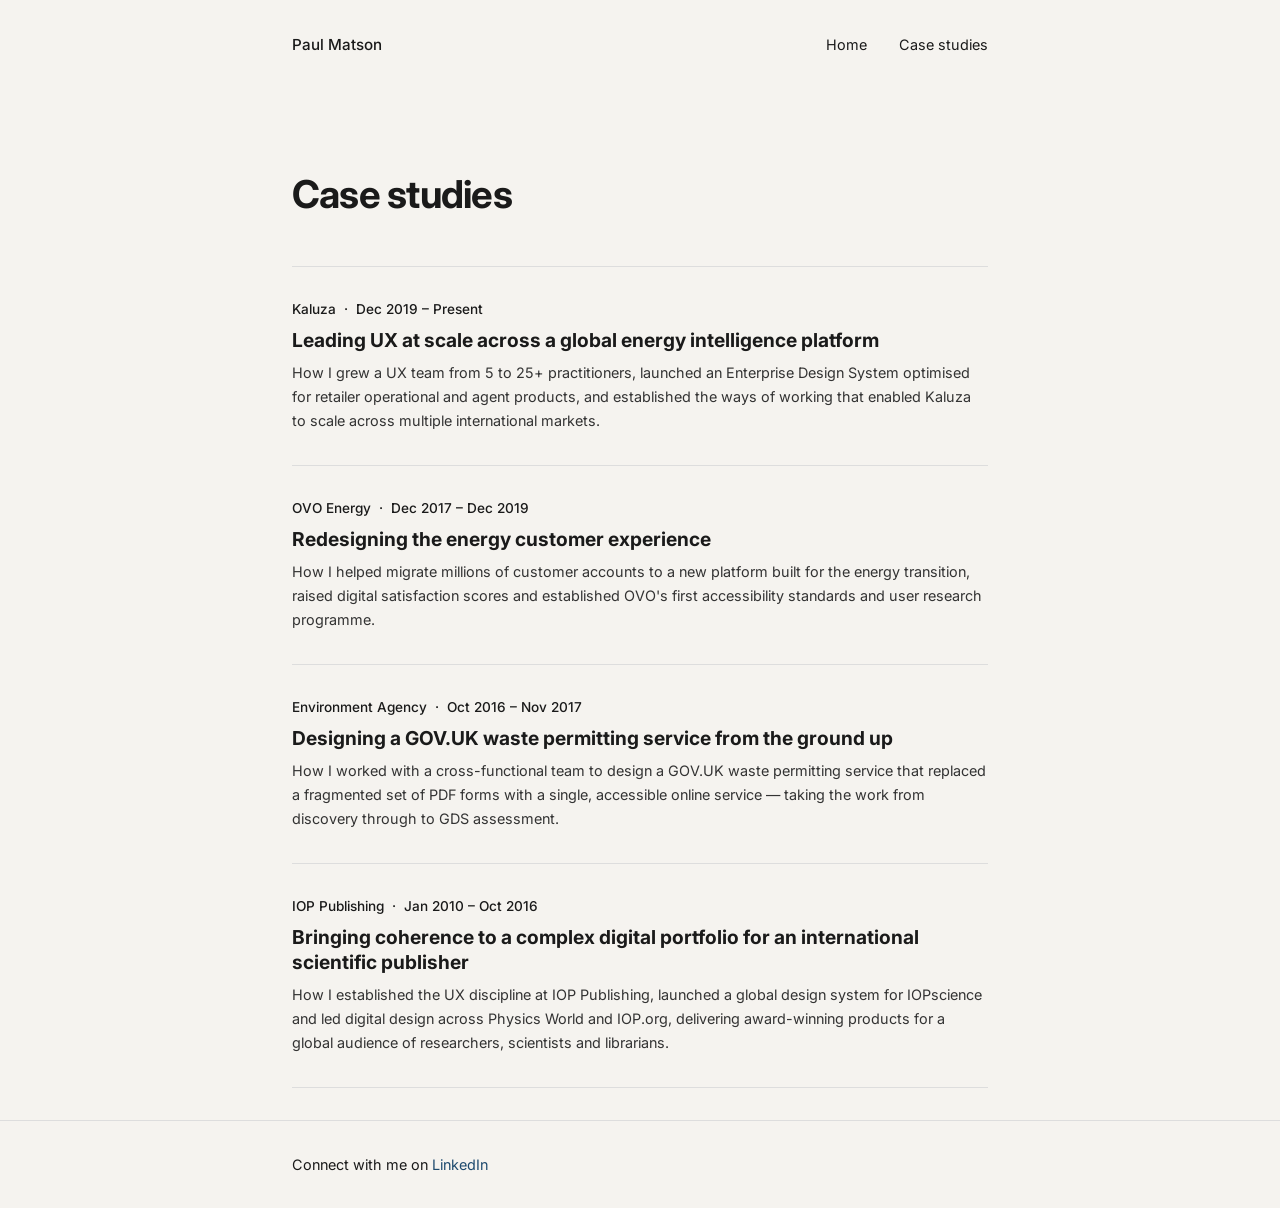
==== case-studies.html @ 87f89150 "Add files via upload" ====
<!DOCTYPE html>
<html lang="en">
<head>
  <meta charset="UTF-8">
  <meta name="viewport" content="width=device-width, initial-scale=1.0">
  <title>Case Studies — Paul Matson</title>
  <meta name="description" content="Selected case studies from Paul Matson, spanning UX leadership, design systems and government digital services.">
  <link rel="preconnect" href="https://fonts.googleapis.com">
  <link href="https://fonts.googleapis.com/css2?family=Inter:wght@400;500;700;900&display=swap" rel="stylesheet">
  <link rel="stylesheet" href="style.css">
</head>
<body>

  <a href="#main-content" class="skip-link">Skip to main content</a>

  <header role="banner">
    <div class="container">
      <nav aria-label="Main navigation">
        <a href="index.html" class="nav-name" aria-label="Paul Matson – home">Paul Matson</a>
        <ul class="nav-links" role="list">
          <li><a href="index.html">Home</a></li>
          <li><a href="case-studies.html" aria-current="page">Case studies</a></li>
        </ul>
      </nav>
    </div>
  </header>

  <main id="main-content" tabindex="-1">
    <div class="container">

      <section aria-labelledby="cs-page-heading">
        <div class="page-intro">
          <h1 id="cs-page-heading">Case studies</h1>
        </div>

        <ul class="case-study-list" role="list" aria-label="Case studies">

          <li class="case-study-item">
            <article aria-labelledby="cs1-title">
              <a href="kaluza.html">
                <p class="cs-meta"><span class="sr-only">Company and dates: </span>Kaluza &nbsp;·&nbsp; Dec 2019 – Present</p>
                <h2 id="cs1-title" class="cs-title">Leading UX at scale across a global energy intelligence platform</h2>
                <p class="cs-summary">How I grew a UX team from 5 to 25+ practitioners, launched an Enterprise Design System optimised for retailer operational and agent products, and established the ways of working that enabled Kaluza to scale across multiple international markets.</p>
              </a>
            </article>
          </li>

          <li class="case-study-item">
            <article aria-labelledby="cs2-title">
              <a href="ovo.html">
                <p class="cs-meta"><span class="sr-only">Company and dates: </span>OVO Energy &nbsp;·&nbsp; Dec 2017 – Dec 2019</p>
                <h2 id="cs2-title" class="cs-title">Redesigning the energy customer experience</h2>
                <p class="cs-summary">How I helped migrate millions of customer accounts to a new platform built for the energy transition, raised digital satisfaction scores and established OVO's first accessibility standards and user research programme.</p>
              </a>
            </article>
          </li>

          <li class="case-study-item">
            <article aria-labelledby="cs3-title">
              <a href="environment-agency.html">
                <p class="cs-meta"><span class="sr-only">Company and dates: </span>Environment Agency &nbsp;·&nbsp; Oct 2016 – Nov 2017</p>
                <h2 id="cs3-title" class="cs-title">Designing a GOV.UK waste permitting service from the ground up</h2>
                <p class="cs-summary">How I worked with a cross-functional team to design a GOV.UK waste permitting service that replaced a fragmented set of PDF forms with a single, accessible online service — taking the work from discovery through to GDS assessment.</p>
              </a>
            </article>
          </li>

          <li class="case-study-item">
            <article aria-labelledby="cs4-title">
              <a href="iop.html">
                <p class="cs-meta"><span class="sr-only">Company and dates: </span>IOP Publishing &nbsp;·&nbsp; Jan 2010 – Oct 2016</p>
                <h2 id="cs4-title" class="cs-title">Bringing coherence to a complex digital portfolio for an international scientific publisher</h2>
                <p class="cs-summary">How I established the UX discipline at IOP Publishing, launched a global design system for IOPscience and led digital design across Physics World and IOP.org, delivering award-winning products for a global audience of researchers, scientists and librarians.</p>
              </a>
            </article>
          </li>

        </ul>
      </section>

    </div>
  </main>

  <footer role="contentinfo">
    <div class="container">
      <p>Connect with me on <a href="https://www.linkedin.com/in/pmmatson/" target="_blank" rel="noopener noreferrer">LinkedIn<span class="sr-only"> (opens in a new tab)</span></a></p>
    </div>
  </footer>

</body>
</html>
---- style.css ----
/* ============================================
   style.css — Paul Matson personal site
   All text colours pass WCAG AA (4.5:1 minimum)
   ============================================ */

/* Reset & base */
*, *::before, *::after { box-sizing: border-box; margin: 0; padding: 0; }

html { font-size: 16px; scroll-behavior: smooth; }

body {
  font-family: 'Inter', -apple-system, BlinkMacSystemFont, 'Segoe UI', Helvetica, Arial, sans-serif;
  font-size: 1rem;
  line-height: 1.6;
  color: #1a1a1a;
  background: #f5f3ef;
  -webkit-font-smoothing: antialiased;
}

/* ============================================
   Typography
   ============================================ */

h1, h2, h3, h4 {
  font-weight: 700;
  line-height: 1.25;
  color: #1a1a1a;
}

p { margin-bottom: 1rem; }
p:last-child { margin-bottom: 0; }

a { color: #1E4A6E; text-decoration: none; }
a:hover { text-decoration: underline; }

/* ============================================
   Layout
   ============================================ */

.container {
  max-width: 760px;
  margin: 0 auto;
  padding: 0 2rem;
}

/* ============================================
   Skip link & screen reader utilities
   ============================================ */

.sr-only {
  position: absolute;
  width: 1px;
  height: 1px;
  padding: 0;
  margin: -1px;
  overflow: hidden;
  clip: rect(0, 0, 0, 0);
  white-space: nowrap;
  border: 0;
}

.skip-link {
  position: absolute;
  top: -100%;
  left: 1rem;
  background: #1E4A6E;
  color: #fff;
  padding: 0.5rem 1rem;
  text-decoration: none;
  font-size: 0.9rem;
  z-index: 100;
}

.skip-link:focus { top: 1rem; }

/* ============================================
   Focus states — keyboard operability
   ============================================ */

a:focus-visible,
button:focus-visible {
  outline: 3px solid #1E4A6E;
  outline-offset: 3px;
  border-radius: 2px;
}

a:focus:not(:focus-visible) { outline: none; }

/* ============================================
   Header / Nav
   ============================================ */

header { padding: 2rem 0; }

nav {
  display: flex;
  justify-content: space-between;
  align-items: center;
}

.nav-name {
  font-weight: 500;
  font-size: 0.95rem;
  color: #1a1a1a;
  text-decoration: none;
}

.nav-name:hover { color: #1E4A6E; }

.nav-links {
  display: flex;
  gap: 2rem;
  list-style: none;
}

.nav-links a {
  font-size: 0.9rem;
  color: #1a1a1a;
  text-decoration: none;
}

.nav-links a:hover { color: #1E4A6E; }
.nav-links a.active { color: #1E4A6E; }

/* ============================================
   Footer
   ============================================ */

footer {
  border-top: 1px solid #ddd;
  padding: 2rem 0;
  margin-top: 2rem;
}

footer p {
  font-size: 0.9rem;
  color: #1a1a1a;
  margin: 0;
}

footer a { color: #1E4A6E; }
footer a:hover { text-decoration: underline; }

/* ============================================
   Home page — Hero
   ============================================ */

.hero {
  padding: 5rem 0 4rem;
  border-bottom: 1px solid #ddd;
}

.hero-inner {
  display: flex;
  align-items: flex-start;
  gap: 4rem;
}

.hero-text { flex: 1; }

.hero-heading {
  font-size: 2.4rem;
  font-weight: 700;
  line-height: 1.2;
  color: #1a1a1a;
  margin-bottom: 1.5rem;
  letter-spacing: -0.02em;
}

.hero-intro {
  font-size: 1.05rem;
  color: #1a1a1a;
  line-height: 1.7;
  margin-bottom: 2rem;
  max-width: 480px;
}

.hero-cta {
  display: inline-block;
  font-size: 0.9rem;
  font-weight: 500;
  color: #1a1a1a;
  text-decoration: none;
  border-bottom: 2px solid #1a1a1a;
  padding-bottom: 2px;
}

.hero-cta:hover { color: #1E4A6E; border-color: #1E4A6E; text-decoration: none; }

.hero-photo { flex: 0 0 200px; }

.hero-photo img {
  width: 200px;
  height: 200px;
  border-radius: 50%;
  object-fit: cover;
  display: block;
}

/* ============================================
   Career history
   ============================================ */

.career { padding: 4rem 0; }

.career-heading {
  font-size: 1.2rem;
  font-weight: 700;
  color: #1a1a1a;
  margin-bottom: 2.5rem;
}

.career-list {
  list-style: none;
  padding: 0;
  margin: 0;
}

.career-item {
  display: flex;
  gap: 2rem;
  padding: 1.75rem 0;
  border-top: 1px solid #ddd;
}

.career-item--last {
  border-bottom: 1px solid #ddd;
}

.career-org-col {
  flex: 0 0 140px;
  min-width: 0;
}

.career-roles-col {
  flex: 1;
  min-width: 0;
}

.career-favicon { display: block; width: 20px; height: 20px; margin-bottom: 0.5rem; }

.career-org {
  font-size: 0.85rem;
  font-weight: 500;
  color: #1a1a1a;
  margin-bottom: 0;
}

.career-role {
  font-size: 1.05rem;
  font-weight: 700;
  color: #1a1a1a;
  margin-bottom: 0.2rem;
}

.career-role-dates {
  font-size: 0.82rem;
  color: #1a1a1a;
  margin-bottom: 0.6rem;
}

.career-desc {
  font-size: 0.88rem;
  color: #333333;
  line-height: 1.65;
  margin: 0;
}

.career-role-entry + .career-role-entry {
  margin-top: 1.5rem;
  padding-top: 1.5rem;
  border-top: 1px solid #ddd;
}

article + article.career-role-entry {
  margin-top: 1.5rem;
  padding-top: 1.5rem;
  border-top: 1px solid #ddd;
}

/* ============================================
   Profile photo
   ============================================ */

.profile-photo {
  margin: 3rem 0;
  display: flex;
  justify-content: center;
}

.profile-photo img {
  width: 200px;
  height: 200px;
  border-radius: 50%;
  object-fit: cover;
  display: block;
}

/* ============================================
   Case studies index
   ============================================ */

.page-intro {
  padding: 5rem 0 3rem;
  border-bottom: 1px solid #ddd;
}

.page-intro h1 {
  font-size: 2.4rem;
  font-weight: 700;
  letter-spacing: -0.02em;
}

.case-study-list { list-style: none; padding: 0; margin: 0; }

.case-study-item {
  border-bottom: 1px solid #ddd;
  padding: 2rem 0;
}

.case-study-item a {
  display: block;
  text-decoration: none;
  color: inherit;
}

.case-study-item a:hover .cs-title { color: #1E4A6E; }

.cs-meta {
  font-size: 0.85rem;
  font-weight: 500;
  color: #1a1a1a;
  margin-bottom: 0.5rem;
}

.cs-title {
  font-size: 1.2rem;
  font-weight: 700;
  color: #1a1a1a;
  margin-bottom: 0.5rem;
  line-height: 1.3;
  transition: color 0.15s;
}

.cs-summary {
  font-size: 0.9rem;
  color: #333333;
  line-height: 1.65;
  margin: 0;
}

/* ============================================
   Case study pages
   ============================================ */

.cs-back {
  display: inline-flex;
  align-items: center;
  gap: 0.35rem;
  font-size: 0.85rem;
  font-weight: 500;
  color: #1a1a1a;
  text-decoration: none;
  border-bottom: 1px solid #1a1a1a;
  padding-bottom: 1px;
  margin-bottom: 3rem;
}

.cs-back:hover { color: #1E4A6E; border-color: #1E4A6E; text-decoration: none; }

.cs-header {
  padding: 3rem 0 2.5rem;
  border-bottom: 1px solid #ddd;
  margin-bottom: 2.5rem;
}

/* Company and date label — sentence case, no uppercase */
.cs-label {
  font-size: 0.85rem;
  font-weight: 500;
  color: #1a1a1a;
  margin-bottom: 0.75rem;
}

.cs-header h1 {
  font-size: 2rem;
  font-weight: 700;
  line-height: 1.25;
  letter-spacing: -0.02em;
  margin-bottom: 1.25rem;
}

/* Opening paragraph — larger to stand out as a lead-in */
.cs-intro {
  font-size: 1.2rem;
  color: #1a1a1a;
  line-height: 1.7;
}

.cs-divider {
  border: none;
  border-top: 1px solid #ddd;
  margin: 2.5rem 0;
}

/* Section headings — sentence case, bold, larger than body */
.cs-section-label {
  font-size: 1.2rem;
  font-weight: 700;
  color: #1a1a1a;
  margin-bottom: 1rem;
}

.cs-body { font-size: 0.975rem; color: #1a1a1a; line-height: 1.75; }
.cs-body p { margin-bottom: 1.1rem; }
.cs-body p:last-child { margin-bottom: 0; }

.cs-body-list {
  margin: 0 0 1.1rem 1.25rem;
  padding: 0;
  font-size: 0.975rem;
  line-height: 1.75;
}

.cs-body-list li {
  margin-bottom: 0.4rem;
}

.cs-body-list li:last-child {
  margin-bottom: 0;
}

.cs-theme { margin-bottom: 1.75rem; }

.cs-theme-highlight {
  margin-bottom: 1.75rem;
  background: #ece9e3;
  border-radius: 6px;
  padding: 1.25rem 1.5rem;
}

.cs-theme-highlight--blue {
  background: #e6eef5;
}

.cs-theme-title {
  font-size: 1rem;
  font-weight: 700;
  color: #1a1a1a;
  margin-bottom: 0.4rem;
}

.cs-theme p {
  font-size: 0.975rem;
  color: #333333;
  line-height: 1.75;
  margin: 0;
}

.cs-theme p + p {
  margin-top: 1rem;
}

/* Image placeholders */
.cs-img {
  background: #ece9e3;
  border: 1px solid #ddd;
  border-radius: 4px;
  width: 100%;
  display: flex;
  align-items: center;
  justify-content: center;
  color: #333333;
  font-size: 0.8rem;
  margin: 1.75rem 0;
}

.cs-img-hero { height: 320px; }
.cs-img-half { height: 200px; }

.cs-img-grid {
  display: grid;
  grid-template-columns: 1fr 1fr;
  column-gap: 1rem;
  row-gap: 0.1rem;
  margin: 1.75rem 0;
}

/* Metrics */
.cs-metrics {
  display: grid;
  grid-template-columns: repeat(3, minmax(0, 1fr));
  gap: 1rem;
  margin: 1.75rem 0;
  list-style: none;
  padding: 0;
}

.cs-metric {
  background: #ece9e3;
  border-radius: 4px;
  padding: 1rem;
}

.cs-metric-num {
  font-size: 1.4rem;
  font-weight: 700;
  color: #1E4A6E;
  margin-bottom: 0.25rem;
}

.cs-metric-label {
  font-size: 0.85rem;
  color: #1a1a1a;
  line-height: 1.45;
}

/* Quote */
.cs-quote {
  border-left: 3px solid #1a1a1a;
  padding-left: 1.25rem;
  margin: 2.5rem 0;
}

.cs-quote p {
  font-size: 1.05rem;
  color: #1a1a1a;
  font-style: italic;
  line-height: 1.7;
  margin-bottom: 0.5rem;
}

.cs-quote cite {
  font-size: 0.875rem;
  color: #1a1a1a;
  font-style: normal;
  font-weight: 500;
}

/* ============================================
   Responsive
   ============================================ */

@media (max-width: 600px) {
  .hero-inner { flex-direction: column-reverse; gap: 2rem; }
  .hero-photo { flex: 0 0 auto; }
  .hero-photo img { width: 120px; height: 120px; }
  .hero-heading { font-size: 1.75rem; }
  .page-intro h1 { font-size: 1.75rem; }
  .cs-header h1 { font-size: 1.5rem; }
  .cs-metrics { grid-template-columns: repeat(2, minmax(0, 1fr)); }
  .cs-img-grid { grid-template-columns: 1fr !important; gap: 0.5rem !important; }
  .nav-links { gap: 1.25rem; }
}
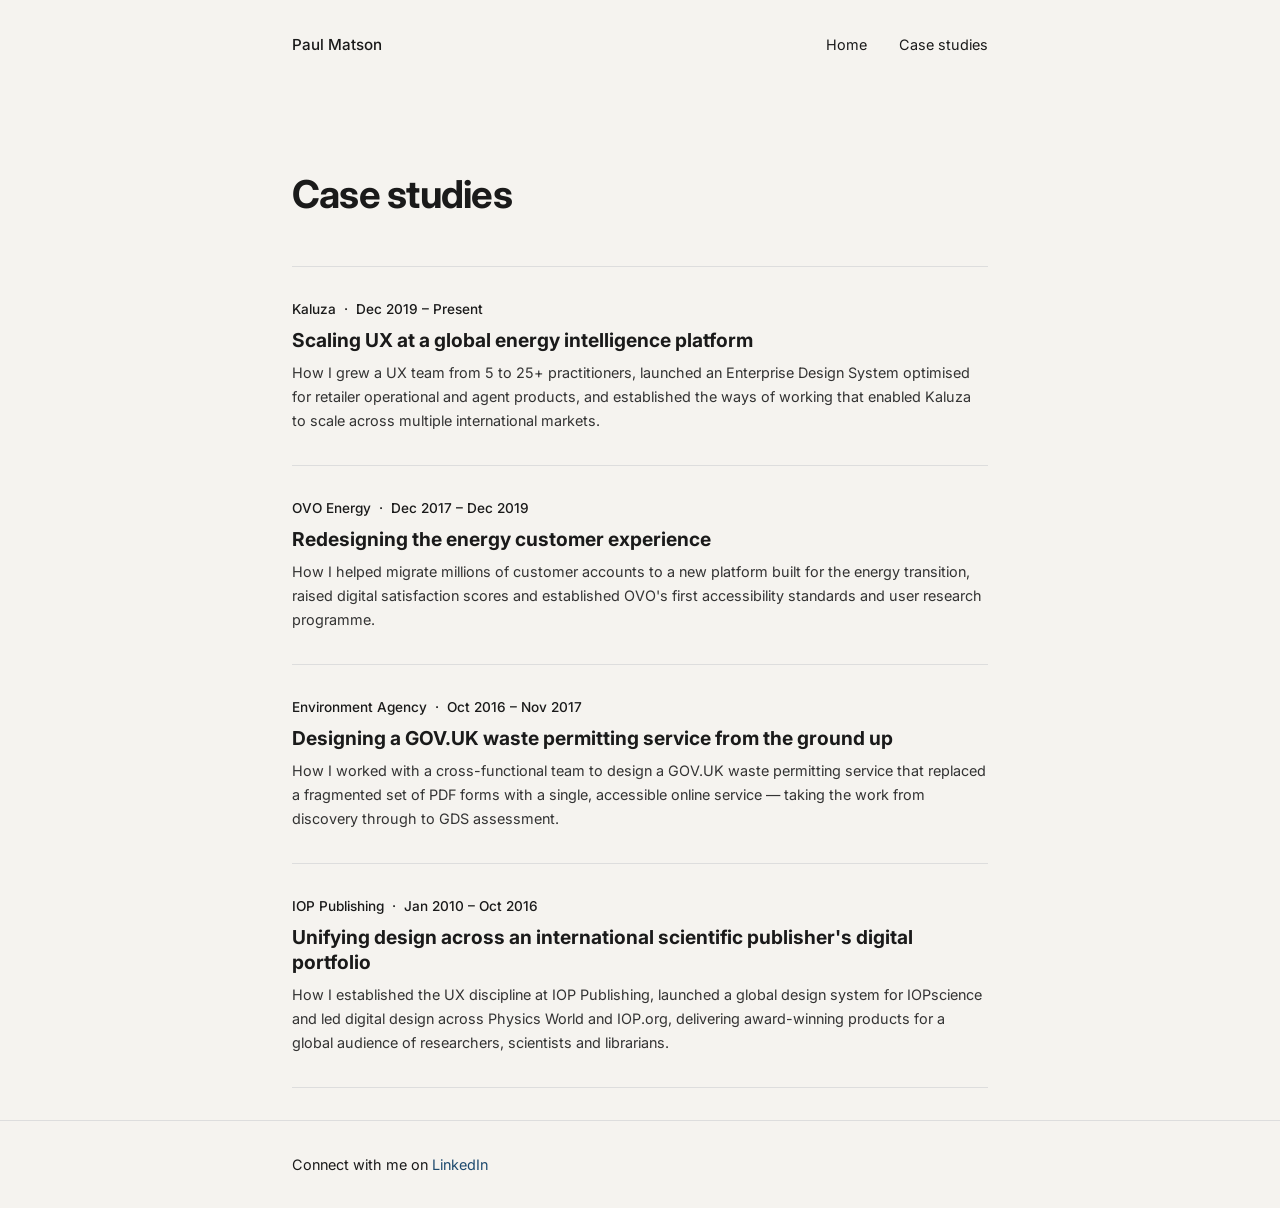
==== commit a48d53c5: "Add files via upload" ====
--- a/case-studies.html
+++ b/case-studies.html
@@ -39,7 +39,7 @@
             <article aria-labelledby="cs1-title">
               <a href="kaluza.html">
                 <p class="cs-meta"><span class="sr-only">Company and dates: </span>Kaluza &nbsp;·&nbsp; Dec 2019 – Present</p>
-                <h2 id="cs1-title" class="cs-title">Leading UX at scale across a global energy intelligence platform</h2>
+                <h2 id="cs1-title" class="cs-title">Scaling UX at a global energy intelligence platform</h2>
                 <p class="cs-summary">How I grew a UX team from 5 to 25+ practitioners, launched an Enterprise Design System optimised for retailer operational and agent products, and established the ways of working that enabled Kaluza to scale across multiple international markets.</p>
               </a>
             </article>
@@ -69,7 +69,7 @@
             <article aria-labelledby="cs4-title">
               <a href="iop.html">
                 <p class="cs-meta"><span class="sr-only">Company and dates: </span>IOP Publishing &nbsp;·&nbsp; Jan 2010 – Oct 2016</p>
-                <h2 id="cs4-title" class="cs-title">Bringing coherence to a complex digital portfolio for an international scientific publisher</h2>
+                <h2 id="cs4-title" class="cs-title">Unifying design across an international scientific publisher's digital portfolio</h2>
                 <p class="cs-summary">How I established the UX discipline at IOP Publishing, launched a global design system for IOPscience and led digital design across Physics World and IOP.org, delivering award-winning products for a global audience of researchers, scientists and librarians.</p>
               </a>
             </article>
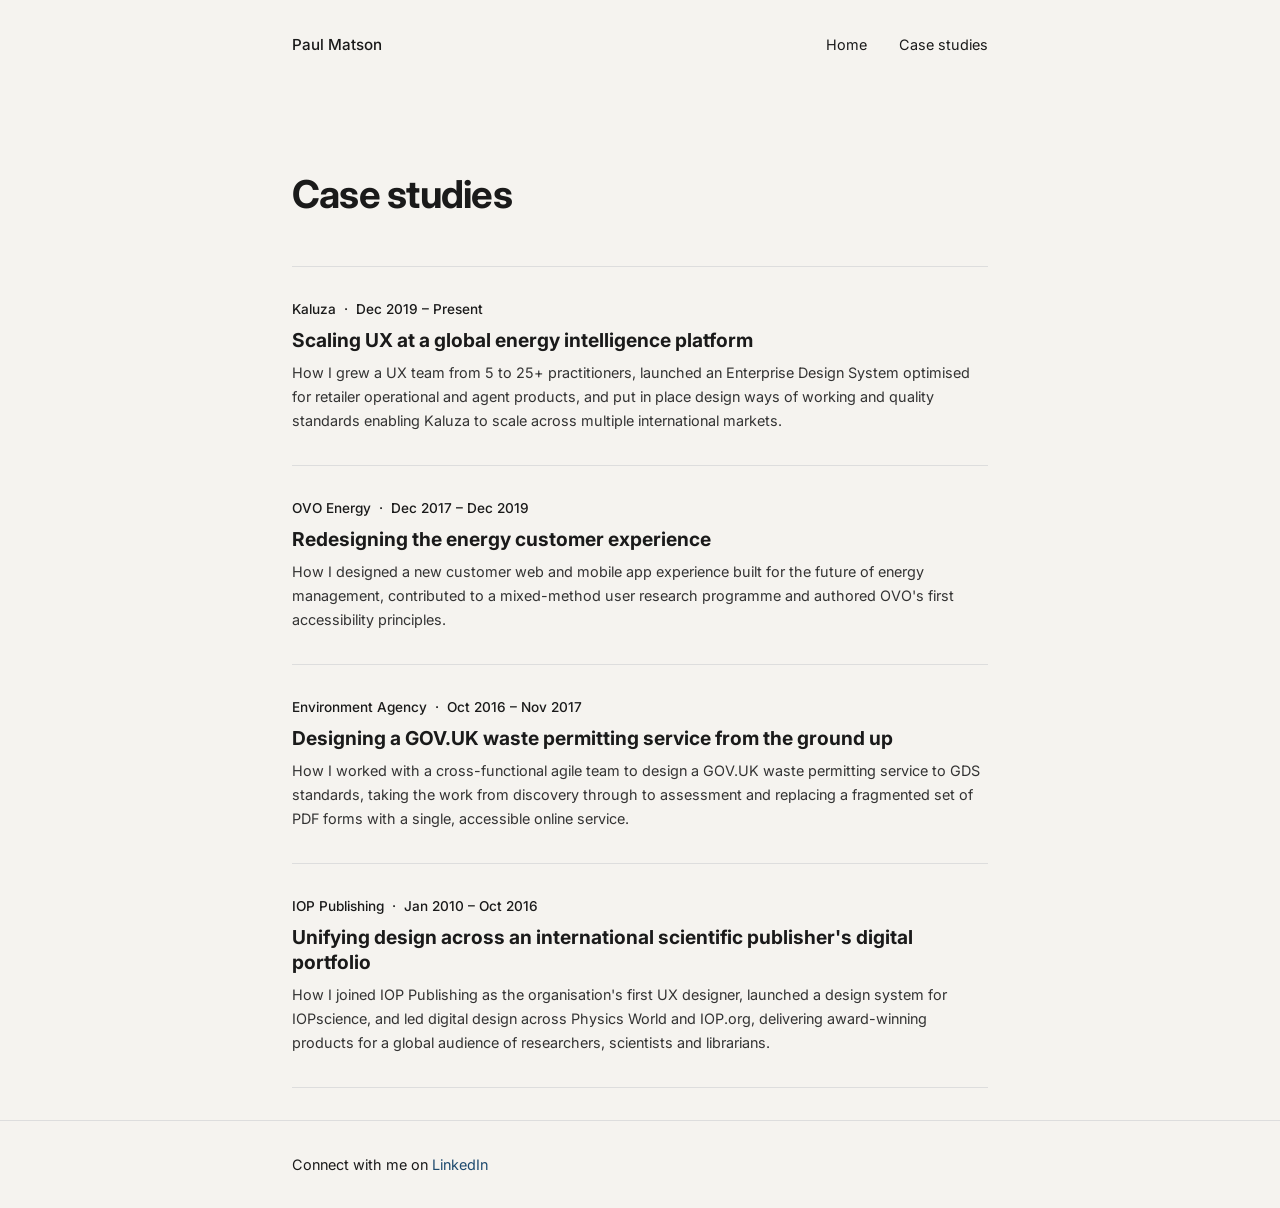
==== commit 5359b4d0: "changes" ====
--- a/case-studies.html
+++ b/case-studies.html
@@ -40,7 +40,7 @@
               <a href="kaluza.html">
                 <p class="cs-meta"><span class="sr-only">Company and dates: </span>Kaluza &nbsp;·&nbsp; Dec 2019 – Present</p>
                 <h2 id="cs1-title" class="cs-title">Scaling UX at a global energy intelligence platform</h2>
-                <p class="cs-summary">How I grew a UX team from 5 to 25+ practitioners, launched an Enterprise Design System optimised for retailer operational and agent products, and established the ways of working that enabled Kaluza to scale across multiple international markets.</p>
+                <p class="cs-summary">How I grew a UX team from 5 to 25+ practitioners, launched an Enterprise Design System optimised for retailer operational and agent products, and put in place design ways of working and quality standards enabling Kaluza to scale across multiple international markets.</p>
               </a>
             </article>
           </li>
@@ -50,7 +50,7 @@
               <a href="ovo.html">
                 <p class="cs-meta"><span class="sr-only">Company and dates: </span>OVO Energy &nbsp;·&nbsp; Dec 2017 – Dec 2019</p>
                 <h2 id="cs2-title" class="cs-title">Redesigning the energy customer experience</h2>
-                <p class="cs-summary">How I helped migrate millions of customer accounts to a new platform built for the energy transition, raised digital satisfaction scores and established OVO's first accessibility standards and user research programme.</p>
+                <p class="cs-summary">How I designed a new customer web and mobile app experience built for the future of energy management, contributed to a mixed-method user research programme and authored OVO's first accessibility principles.</p>
               </a>
             </article>
           </li>
@@ -60,7 +60,7 @@
               <a href="environment-agency.html">
                 <p class="cs-meta"><span class="sr-only">Company and dates: </span>Environment Agency &nbsp;·&nbsp; Oct 2016 – Nov 2017</p>
                 <h2 id="cs3-title" class="cs-title">Designing a GOV.UK waste permitting service from the ground up</h2>
-                <p class="cs-summary">How I worked with a cross-functional team to design a GOV.UK waste permitting service that replaced a fragmented set of PDF forms with a single, accessible online service — taking the work from discovery through to GDS assessment.</p>
+                <p class="cs-summary">How I worked with a cross-functional agile team to design a GOV.UK waste permitting service to GDS standards, taking the work from discovery through to assessment and replacing a fragmented set of PDF forms with a single, accessible online service.</p>
               </a>
             </article>
           </li>
@@ -70,7 +70,7 @@
               <a href="iop.html">
                 <p class="cs-meta"><span class="sr-only">Company and dates: </span>IOP Publishing &nbsp;·&nbsp; Jan 2010 – Oct 2016</p>
                 <h2 id="cs4-title" class="cs-title">Unifying design across an international scientific publisher's digital portfolio</h2>
-                <p class="cs-summary">How I established the UX discipline at IOP Publishing, launched a global design system for IOPscience and led digital design across Physics World and IOP.org, delivering award-winning products for a global audience of researchers, scientists and librarians.</p>
+                <p class="cs-summary">How I joined IOP Publishing as the organisation's first UX designer, launched a design system for IOPscience, and led digital design across Physics World and IOP.org, delivering award-winning products for a global audience of researchers, scientists and librarians.</p>
               </a>
             </article>
           </li>
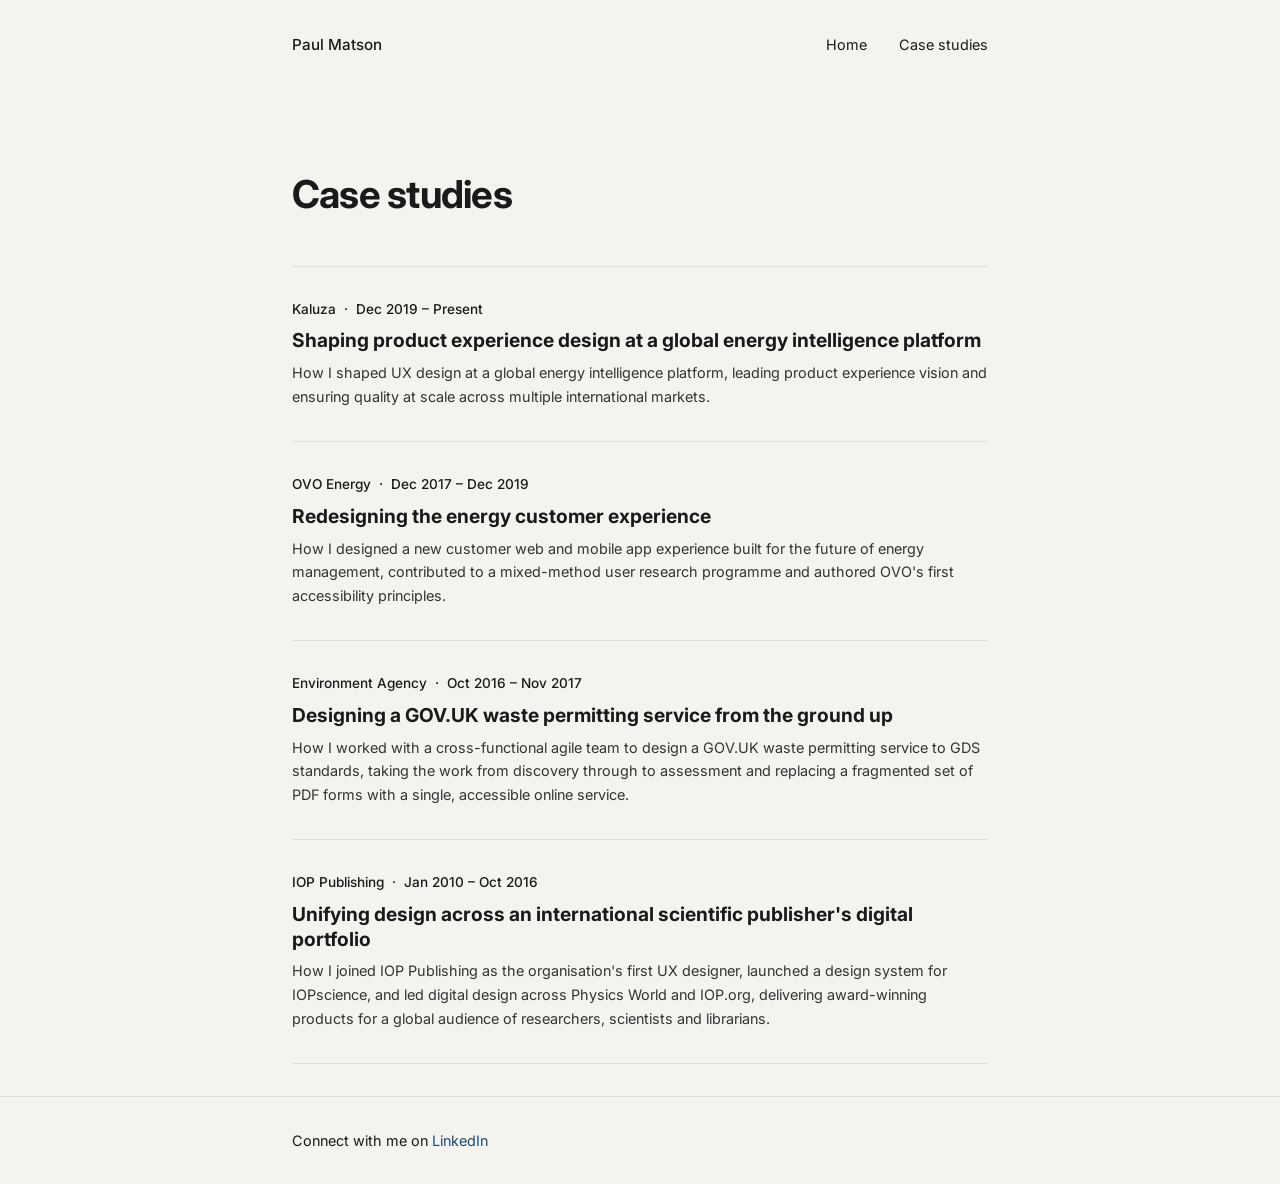
==== commit 7241876c: "Add files via upload" ====
--- a/case-studies.html
+++ b/case-studies.html
@@ -39,8 +39,8 @@
             <article aria-labelledby="cs1-title">
               <a href="kaluza.html">
                 <p class="cs-meta"><span class="sr-only">Company and dates: </span>Kaluza &nbsp;·&nbsp; Dec 2019 – Present</p>
-                <h2 id="cs1-title" class="cs-title">Scaling UX at a global energy intelligence platform</h2>
-                <p class="cs-summary">How I grew a UX team from 5 to 25+ practitioners, launched an Enterprise Design System optimised for retailer operational and agent products, and put in place design ways of working and quality standards enabling Kaluza to scale across multiple international markets.</p>
+                <h2 id="cs1-title" class="cs-title">Shaping product experience design at a global energy intelligence platform</h2>
+                <p class="cs-summary">How I shaped UX design at a global energy intelligence platform, leading product experience vision and ensuring quality at scale across multiple international markets.</p>
               </a>
             </article>
           </li>
--- a/style.css
+++ b/style.css
@@ -159,7 +159,7 @@
 .hero-text { flex: 1; }
 
 .hero-heading {
-  font-size: 2.4rem;
+  font-size: 2rem;
   font-weight: 700;
   line-height: 1.2;
   color: #1a1a1a;
@@ -172,7 +172,7 @@
   color: #1a1a1a;
   line-height: 1.7;
   margin-bottom: 2rem;
-  max-width: 480px;
+  max-width: 560px;
 }
 
 .hero-cta {
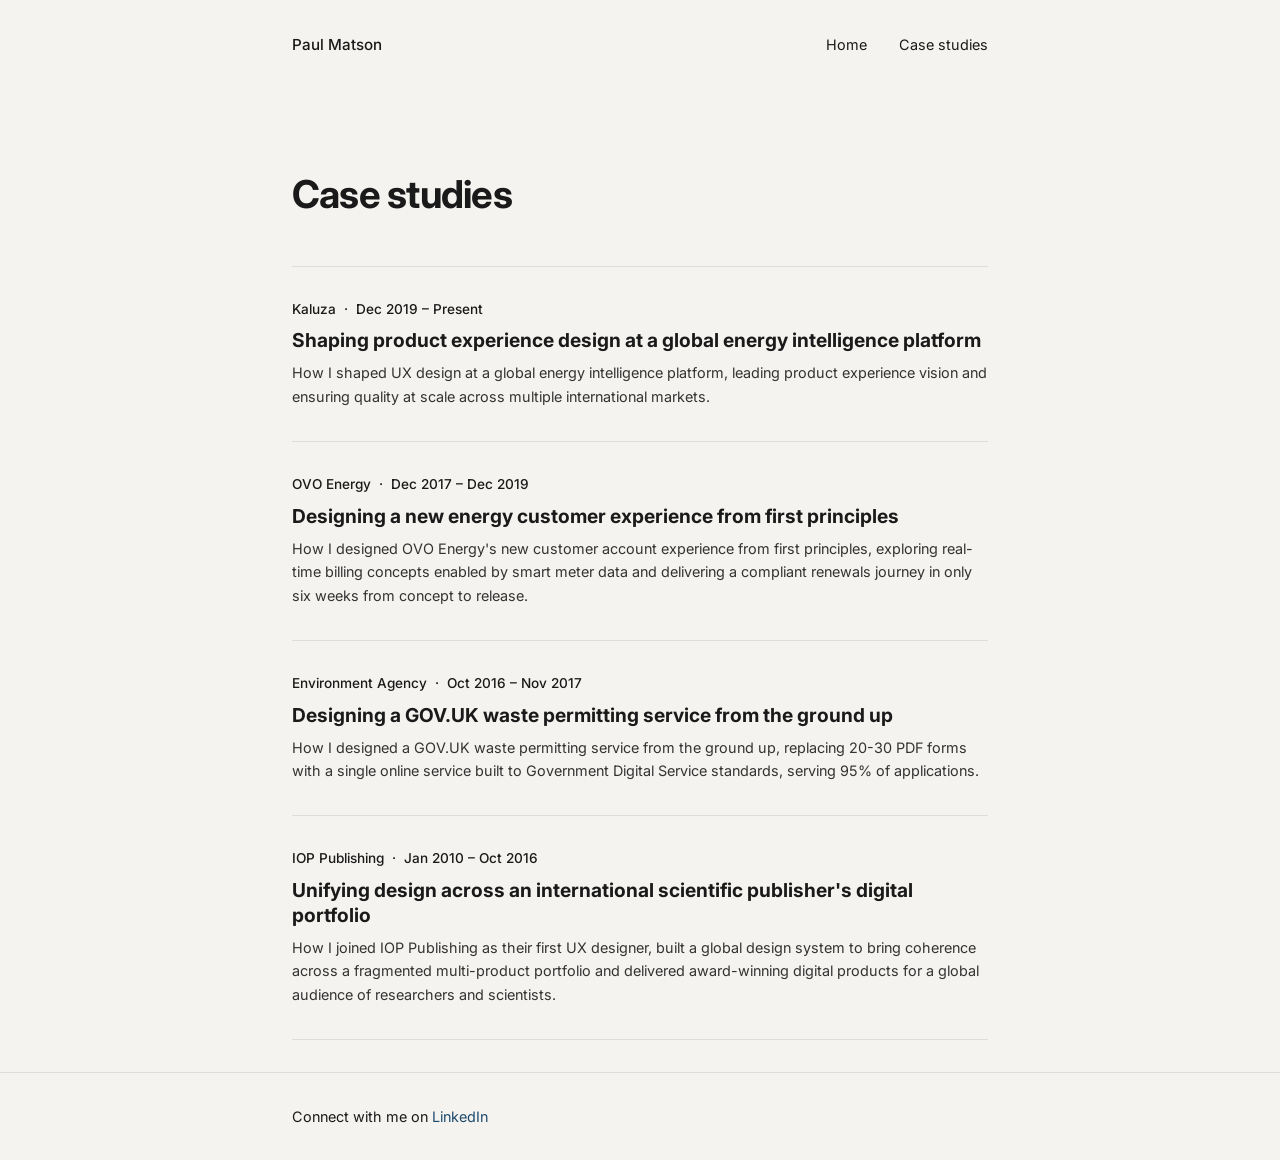
==== commit ea42e657: "Add files via upload" ====
--- a/case-studies.html
+++ b/case-studies.html
@@ -49,8 +49,8 @@
             <article aria-labelledby="cs2-title">
               <a href="ovo.html">
                 <p class="cs-meta"><span class="sr-only">Company and dates: </span>OVO Energy &nbsp;·&nbsp; Dec 2017 – Dec 2019</p>
-                <h2 id="cs2-title" class="cs-title">Redesigning the energy customer experience</h2>
-                <p class="cs-summary">How I designed a new customer web and mobile app experience built for the future of energy management, contributed to a mixed-method user research programme and authored OVO's first accessibility principles.</p>
+                <h2 id="cs2-title" class="cs-title">Designing a new energy customer experience from first principles</h2>
+                <p class="cs-summary">How I designed OVO Energy's new customer account experience from first principles, exploring real-time billing concepts enabled by smart meter data and delivering a compliant renewals journey in only six weeks from concept to release.</p>
               </a>
             </article>
           </li>
@@ -60,7 +60,7 @@
               <a href="environment-agency.html">
                 <p class="cs-meta"><span class="sr-only">Company and dates: </span>Environment Agency &nbsp;·&nbsp; Oct 2016 – Nov 2017</p>
                 <h2 id="cs3-title" class="cs-title">Designing a GOV.UK waste permitting service from the ground up</h2>
-                <p class="cs-summary">How I worked with a cross-functional agile team to design a GOV.UK waste permitting service to GDS standards, taking the work from discovery through to assessment and replacing a fragmented set of PDF forms with a single, accessible online service.</p>
+                <p class="cs-summary">How I designed a GOV.UK waste permitting service from the ground up, replacing 20-30 PDF forms with a single online service built to Government Digital Service standards, serving 95% of applications.</p>
               </a>
             </article>
           </li>
@@ -70,7 +70,7 @@
               <a href="iop.html">
                 <p class="cs-meta"><span class="sr-only">Company and dates: </span>IOP Publishing &nbsp;·&nbsp; Jan 2010 – Oct 2016</p>
                 <h2 id="cs4-title" class="cs-title">Unifying design across an international scientific publisher's digital portfolio</h2>
-                <p class="cs-summary">How I joined IOP Publishing as the organisation's first UX designer, launched a design system for IOPscience, and led digital design across Physics World and IOP.org, delivering award-winning products for a global audience of researchers, scientists and librarians.</p>
+                <p class="cs-summary">How I joined IOP Publishing as their first UX designer, built a global design system to bring coherence across a fragmented multi-product portfolio and delivered award-winning digital products for a global audience of researchers and scientists.</p>
               </a>
             </article>
           </li>
--- a/style.css
+++ b/style.css
@@ -551,4 +551,104 @@
   .cs-metrics { grid-template-columns: repeat(2, minmax(0, 1fr)); }
   .cs-img-grid { grid-template-columns: 1fr !important; gap: 0.5rem !important; }
   .nav-links { gap: 1.25rem; }
+}
+/* ============================================
+   Print styles
+   ============================================ */
+
+@media print {
+
+  /* Base */
+  body {
+    background: white;
+    color: #1a1a1a;
+    font-size: 11pt;
+    line-height: 1.5;
+  }
+
+  /* Hide navigation and footer */
+  header nav,
+  footer,
+  .skip-link,
+  .cs-back {
+    display: none;
+  }
+
+  /* Page padding */
+  @page {
+    margin: 20mm 18mm 20mm 18mm;
+  }
+
+  /* Container */
+  .container {
+    max-width: 100%;
+    padding: 0;
+  }
+
+  /* Ensure case study header is visible */
+  .cs-header {
+    display: block;
+    padding: 0 0 1.5rem 0;
+    margin-bottom: 1.5rem;
+  }
+
+  /* Avoid page breaks inside key elements */
+  .cs-theme,
+  .cs-theme-highlight,
+  .cs-metric,
+  .cs-quote,
+  blockquote,
+  figure,
+  section {
+    break-inside: avoid;
+    page-break-inside: avoid;
+  }
+
+  /* Keep headings with following content */
+  h1, h2, h3, h4 {
+    break-after: avoid;
+    page-break-after: avoid;
+  }
+
+  /* Avoid orphans and widows */
+  p {
+    orphans: 3;
+    widows: 3;
+  }
+
+  /* Page breaks before major sections */
+  hr.cs-divider {
+    border-top: 1px solid #ccc;
+    margin: 1.5rem 0;
+  }
+
+  /* Metrics grid — 3 columns in print */
+  .cs-metrics {
+    grid-template-columns: repeat(3, minmax(0, 1fr));
+  }
+
+  /* Image grid */
+  .cs-img-grid {
+    grid-template-columns: 1fr 1fr;
+  }
+
+  /* Remove background colours that waste ink */
+  .cs-theme-highlight,
+  .cs-theme-highlight--blue,
+  .cs-metric {
+    background: #f5f5f5;
+    border: 1px solid #ddd;
+  }
+
+  /* Ensure links are readable */
+  a {
+    color: #1a1a1a;
+    text-decoration: none;
+  }
+
+  /* Quote styling */
+  .cs-quote {
+    border-left: 2px solid #1a1a1a;
+  }
+
 }
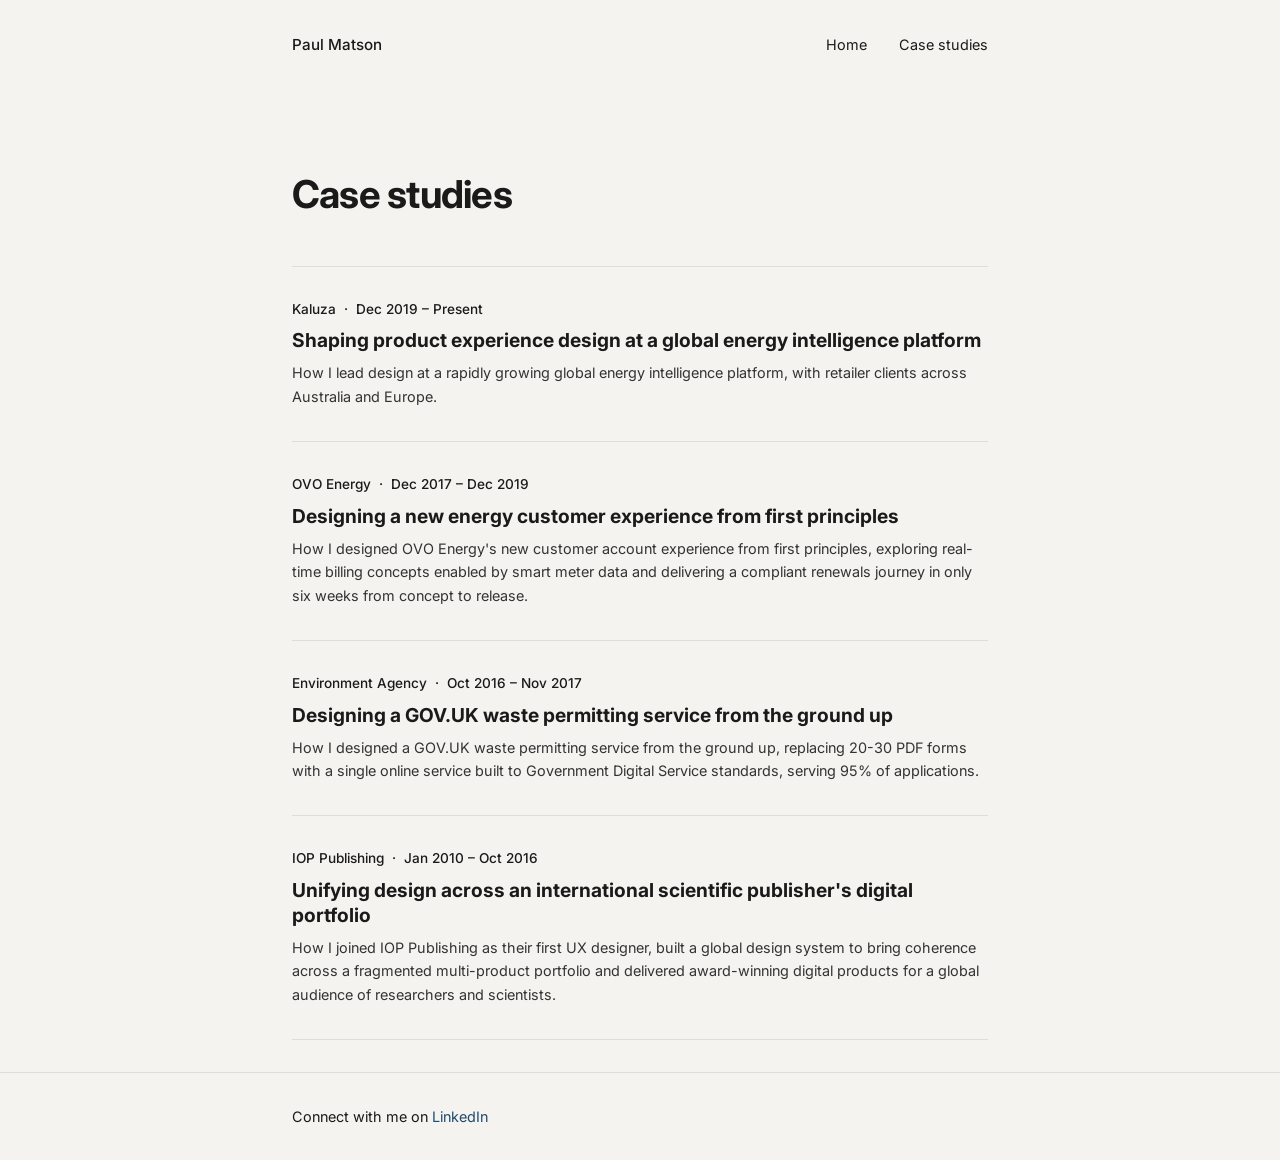
==== commit e013db7e: "Update Kaluza case study summary copy Generated with Claude" ====
--- a/case-studies.html
+++ b/case-studies.html
@@ -40,7 +40,7 @@
               <a href="kaluza.html">
                 <p class="cs-meta"><span class="sr-only">Company and dates: </span>Kaluza &nbsp;·&nbsp; Dec 2019 – Present</p>
                 <h2 id="cs1-title" class="cs-title">Shaping product experience design at a global energy intelligence platform</h2>
-                <p class="cs-summary">How I shaped UX design at a global energy intelligence platform, leading product experience vision and ensuring quality at scale across multiple international markets.</p>
+                <p class="cs-summary">How I lead design at a rapidly growing global energy intelligence platform, with retailer clients across Australia and Europe.</p>
               </a>
             </article>
           </li>
--- a/style.css
+++ b/style.css
@@ -179,13 +179,29 @@
   display: inline-block;
   font-size: 0.9rem;
   font-weight: 500;
-  color: #1a1a1a;
+  color: #fff;
+  background: #1E4A6E;
   text-decoration: none;
-  border-bottom: 2px solid #1a1a1a;
-  padding-bottom: 2px;
-}
-
-.hero-cta:hover { color: #1E4A6E; border-color: #1E4A6E; text-decoration: none; }
+  padding: 0.8rem 1.75rem;
+  border: 1px solid #1E4A6E;
+  border-radius: 6px;
+  letter-spacing: 0.01em;
+  transition: background 0.18s ease, transform 0.18s ease, box-shadow 0.18s ease;
+}
+
+.hero-cta:hover {
+  background: #163a56;
+  border-color: #163a56;
+  color: #fff;
+  text-decoration: none;
+  box-shadow: 0 4px 12px rgba(30, 74, 110, 0.25);
+  transform: translateY(-1px);
+}
+
+@media (prefers-reduced-motion: reduce) {
+  .hero-cta { transition: none; }
+  .hero-cta:hover { transform: none; }
+}
 
 .hero-photo { flex: 0 0 200px; }
 
@@ -523,11 +539,11 @@
 }
 
 .cs-quote p {
-  font-size: 1.05rem;
+  font-size: 1.3rem;
   color: #1a1a1a;
   font-style: italic;
-  line-height: 1.7;
-  margin-bottom: 0.5rem;
+  line-height: 1.6;
+  margin-bottom: 0.75rem;
 }
 
 .cs-quote cite {
@@ -535,6 +551,13 @@
   color: #1a1a1a;
   font-style: normal;
   font-weight: 500;
+}
+
+/* Quote citation sits in a <footer>; stop it inheriting the page footer's border/spacing */
+.cs-quote footer {
+  border-top: none;
+  padding: 0;
+  margin-top: 0;
 }
 
 /* ============================================
